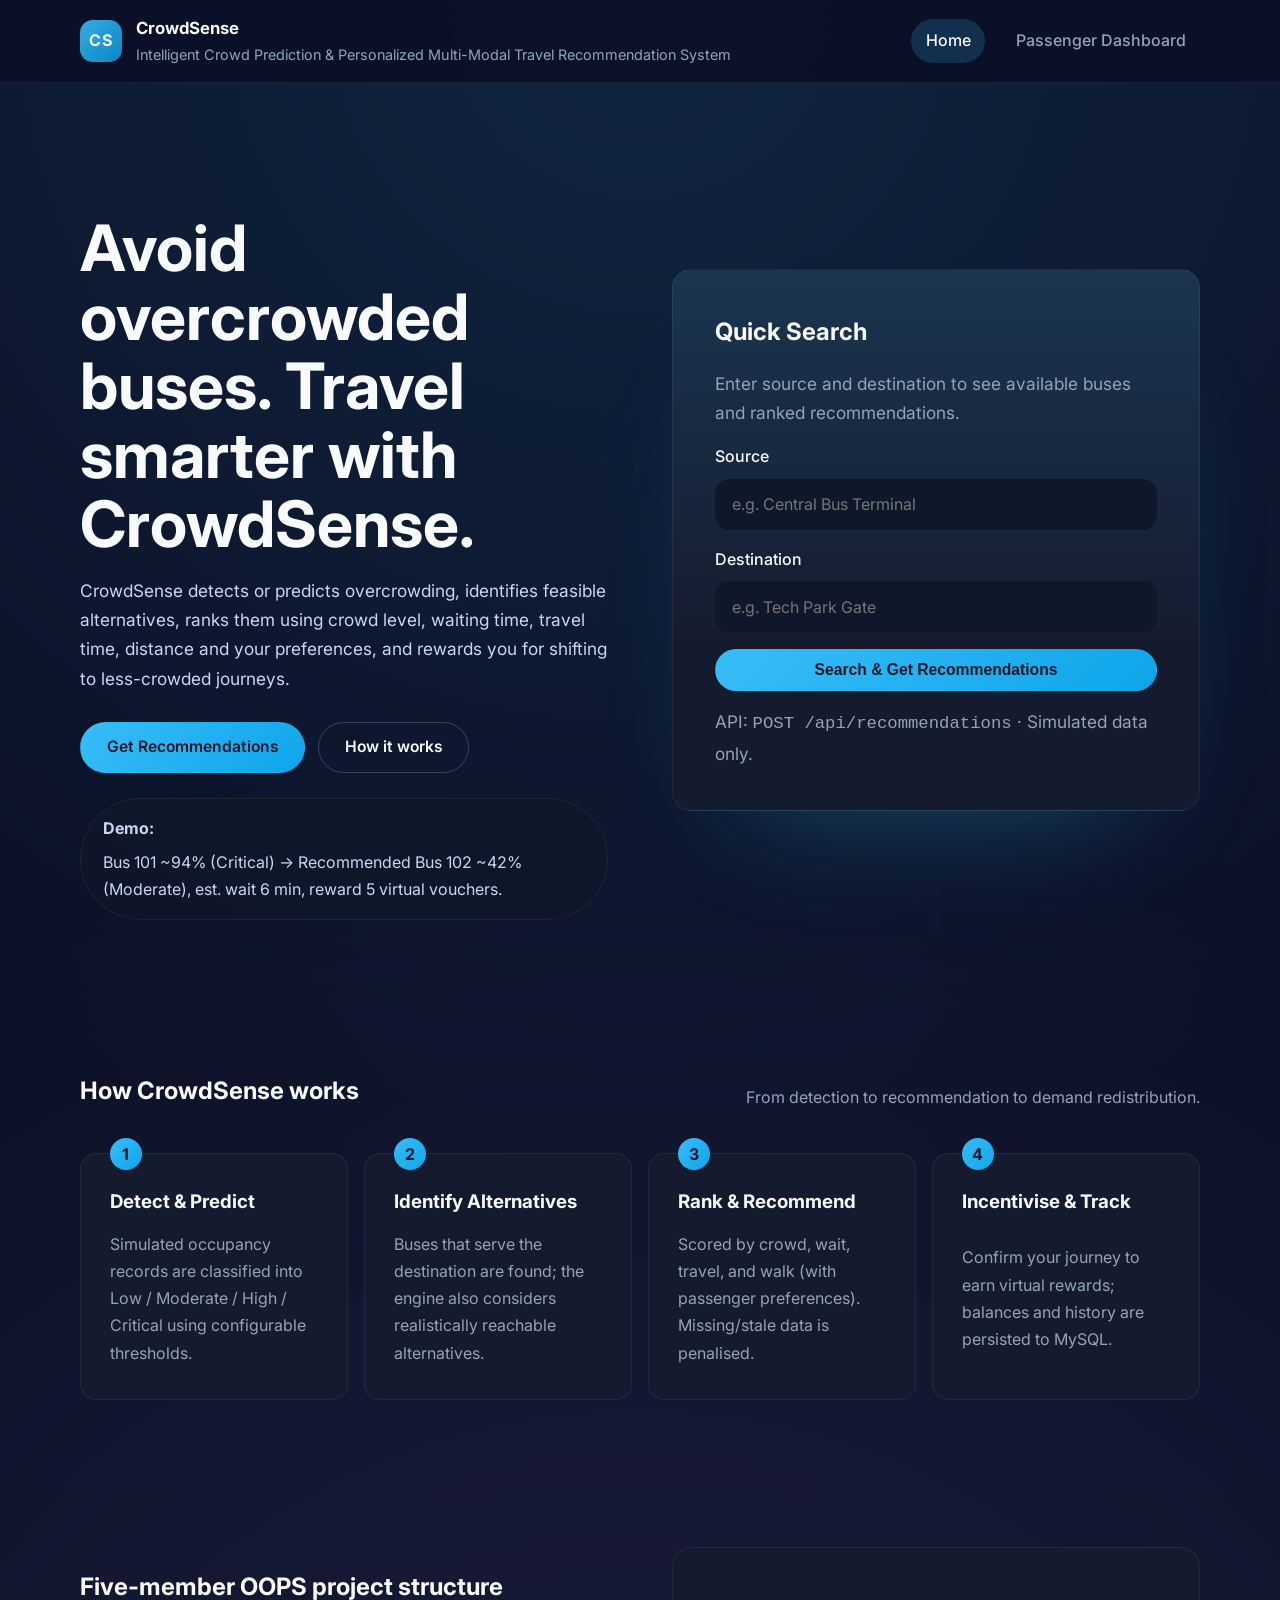
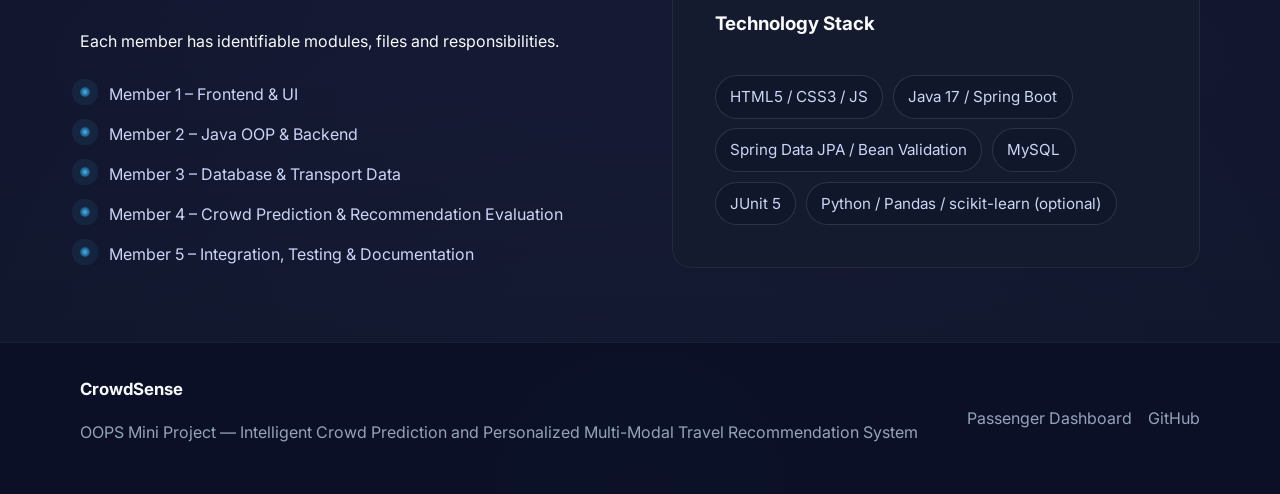
==== frontend/index.html @ a5ee4fa4 "files created" ====
<!DOCTYPE html>
<html lang="en">
<head>
    <meta charset="UTF-8">
    <meta name="viewport" content="width=device-width, initial-scale=1.0">
    <title>CrowdSense | Intelligent Crowd Prediction &amp; Travel Recommendation</title>
    <link rel="preconnect" href="https://fonts.googleapis.com">
    <link rel="preconnect" href="https://fonts.gstatic.com" crossorigin>
    <link href="https://fonts.googleapis.com/css2?family=Inter:wght@400;500;600;700&display=swap" rel="stylesheet">
    <link rel="stylesheet" href="css/style.css">
</head>
<body>
    <header class="site-header">
        <div class="container header-inner">
            <div class="brand">
                <div class="brand-mark">CS</div>
                <div class="brand-text">
                    <div class="brand-name">CrowdSense</div>
                    <div class="brand-sub">Intelligent Crowd Prediction &amp; Personalized Multi-Modal Travel Recommendation System</div>
                </div>
            </div>
            <nav class="nav">
                <a class="nav-link active" href="index.html">Home</a>
                <a class="nav-link" href="dashboard.html">Passenger Dashboard</a>
            </nav>
        </div>
    </header>

    <main>
        <section class="hero">
            <div class="container hero-grid">
                <div>
                    <h1>Avoid overcrowded buses. Travel smarter with CrowdSense.</h1>
                    <p>
                        CrowdSense detects or predicts overcrowding, identifies feasible alternatives,
                        ranks them using crowd level, waiting time, travel time, distance and your preferences,
                        and rewards you for shifting to less-crowded journeys.
                    </p>
                    <div class="hero-actions">
                        <a class="btn btn-primary" href="dashboard.html">Get Recommendations</a>
                        <a class="btn btn-ghost" href="#how-it-works">How it works</a>
                    </div>
                    <div class="hero-note">
                        <strong>Demo:</strong> Bus 101 ~94% (Critical) &rarr; Recommended Bus 102 ~42% (Moderate), est. wait 6 min, reward 5 virtual vouchers.
                    </div>
                </div>
                <div class="hero-card">
                    <h2>Quick Search</h2>
                    <p>Enter source and destination to see available buses and ranked recommendations.</p>
                    <form id="quick-search-form" class="form">
                        <label class="field">
                            <span>Source</span>
                            <input id="qs-source" list="stop-list" placeholder="e.g. Central Bus Terminal" required>
                        </label>
                        <label class="field">
                            <span>Destination</span>
                            <input id="qs-destination" list="stop-list" placeholder="e.g. Tech Park Gate" required>
                        </label>
                        <button class="btn btn-primary btn-block" type="submit">Search &amp; Get Recommendations</button>
                    </form>
                    <datalist id="stop-list"></datalist>
                    <p class="muted small">API: <code>POST /api/recommendations</code> &middot; Simulated data only.</p>
                </div>
            </div>
        </section>

        <section id="how-it-works" class="section">
            <div class="container">
                <div class="section-header">
                    <h2>How CrowdSense works</h2>
                    <p>From detection to recommendation to demand redistribution.</p>
                </div>
                <div class="steps-grid">
                    <article class="step-card">
                        <div class="step-number">1</div>
                        <h3>Detect &amp; Predict</h3>
                        <p>Simulated occupancy records are classified into Low / Moderate / High / Critical using configurable thresholds.</p>
                    </article>
                    <article class="step-card">
                        <div class="step-number">2</div>
                        <h3>Identify Alternatives</h3>
                        <p>Buses that serve the destination are found; the engine also considers realistically reachable alternatives.</p>
                    </article>
                    <article class="step-card">
                        <div class="step-number">3</div>
                        <h3>Rank &amp; Recommend</h3>
                        <p>Scored by crowd, wait, travel, and walk (with passenger preferences). Missing/stale data is penalised.</p>
                    </article>
                    <article class="step-card">
                        <div class="step-number">4</div>
                        <h3>Incentivise &amp; Track</h3>
                        <p>Confirm your journey to earn virtual rewards; balances and history are persisted to MySQL.</p>
                    </article>
                </div>
            </div>
        </section>

        <section class="section section-alt">
            <div class="container split">
                <div>
                    <h2>Five-member OOPS project structure</h2>
                    <p>Each member has identifiable modules, files and responsibilities.</p>
                    <ul class="checklist">
                        <li>Member 1 – Frontend &amp; UI</li>
                        <li>Member 2 – Java OOP &amp; Backend</li>
                        <li>Member 3 – Database &amp; Transport Data</li>
                        <li>Member 4 – Crowd Prediction &amp; Recommendation Evaluation</li>
                        <li>Member 5 – Integration, Testing &amp; Documentation</li>
                    </ul>
                </div>
                <div class="info-card">
                    <h3>Technology Stack</h3>
                    <div class="pill-grid">
                        <span class="pill">HTML5 / CSS3 / JS</span>
                        <span class="pill">Java 17 / Spring Boot</span>
                        <span class="pill">Spring Data JPA / Bean Validation</span>
                        <span class="pill">MySQL</span>
                        <span class="pill">JUnit 5</span>
                        <span class="pill">Python / Pandas / scikit-learn (optional)</span>
                    </div>
                </div>
            </div>
        </section>
    </main>

    <footer class="site-footer">
        <div class="container footer-inner">
            <div>
                <div class="brand-name">CrowdSense</div>
                <p class="muted">OOPS Mini Project &mdash; Intelligent Crowd Prediction and Personalized Multi-Modal Travel Recommendation System</p>
            </div>
            <div class="footer-links">
                <a href="dashboard.html">Passenger Dashboard</a>
                <a href="https://github.com/" target="_blank" rel="noopener">GitHub</a>
            </div>
        </div>
    </footer>

    <script src="js/api.js"></script>
    <script src="js/app.js"></script>
</body>
</html>
---- frontend/css/style.css ----
/* =============================================================================
   CrowdSense - Responsive UI Styles
   ---------------------------------------------------------------------------
   Clean, modern, accessible styles for the home page and passenger dashboard.
   ============================================================================= */

:root {
    --bg: #0b1026;
    --bg-alt: #10162b;
    --card: #151b2f;
    --card-border: rgba(255, 255, 255, 0.06);
    --text-primary: #f8fafc;
    --text-secondary: #cbd5f5;
    --text-muted: #94a3b8;
    --brand: #38bdf8;
    --brand-strong: #0ea5e9;
    --success: #22c55e;
    --warning: #f59e0b;
    --danger: #f87171;
    --accent: #a78bfa;
}

* {
    box-sizing: border-box;
}

html {
    scroll-behavior: smooth;
}

body {
    margin: 0;
    font-family: 'Inter', system-ui, -apple-system, BlinkMacSystemFont, sans-serif;
    background: radial-gradient(circle at top, rgba(56, 189, 248, 0.12), transparent 55%),
                radial-gradient(circle at bottom, rgba(167, 139, 250, 0.12), transparent 60%),
                var(--bg);
    color: var(--text-primary);
    line-height: 1.7;
    font-size: 16px;
}

img {
    max-width: 100%;
    display: block;
}

a {
    color: inherit;
    text-decoration: none;
}

a:hover {
    color: var(--brand);
}

.container {
    width: min(1120px, 100% - 2rem);
    margin: 0 auto;
}

.site-header {
    position: sticky;
    top: 0;
    z-index: 10;
    background: rgba(11, 16, 38, 0.9);
    backdrop-filter: blur(12px);
    border-bottom: 1px solid var(--card-border);
}

.header-inner {
    display: flex;
    align-items: center;
    justify-content: space-between;
    gap: 1.5rem;
    padding: 0.9rem 0;
}

.brand {
    display: flex;
    align-items: center;
    gap: 0.9rem;
}

.brand-mark {
    width: 2.6rem;
    height: 2.6rem;
    border-radius: 0.8rem;
    display: grid;
    place-items: center;
    background: linear-gradient(135deg, rgba(56, 189, 248, 0.9), rgba(14, 165, 233, 0.8));
    font-weight: 700;
    letter-spacing: 0.08em;
}

.brand-name {
    font-weight: 700;
    font-size: 1.05rem;
}

.brand-sub {
    color: var(--text-muted);
    font-size: 0.9rem;
}

.nav {
    display: flex;
    gap: 1rem;
    flex-wrap: wrap;
}

.nav-link {
    padding: 0.5rem 0.9rem;
    border-radius: 999px;
    color: var(--text-muted);
    font-weight: 500;
}

.nav-link.active,
.nav-link:hover {
    color: var(--text-primary);
    background: rgba(56, 189, 248, 0.18);
}

.hero {
    padding: clamp(3rem, 6vw, 6rem) 0;
}

.hero-grid {
    display: grid;
    gap: clamp(2rem, 6vw, 4rem);
    align-items: center;
    grid-template-columns: repeat(auto-fit, minmax(280px, 1fr));
}

.hero h1 {
    font-size: clamp(2.2rem, 6vw, 4rem);
    line-height: 1.08;
    margin-bottom: 1rem;
}

.hero p {
    color: var(--text-secondary);
    font-size: clamp(1.02rem, 2vw, 1.08rem);
    max-width: 580px;
}

.hero-actions {
    display: flex;
    gap: 0.8rem;
    flex-wrap: wrap;
    margin-top: 1.8rem;
}

.btn {
    display: inline-flex;
    align-items: center;
    gap: 0.4rem;
    border-radius: 999px;
    border: 1px solid transparent;
    padding: 0.7rem 1.6rem;
    font-weight: 600;
    font-size: 0.98rem;
    cursor: pointer;
    transition: transform 150ms ease, box-shadow 150ms ease, background 150ms ease;
}

.btn-primary {
    background: linear-gradient(135deg, var(--brand), var(--brand-strong));
    color: #0f172a;
    box-shadow: 0 30px 60px -40px rgba(56, 189, 248, 0.9);
}

.btn-primary:hover {
    transform: translateY(-2px);
    box-shadow: 0 40px 70px -40px rgba(14, 165, 233, 0.9);
}

.btn-ghost {
    background: transparent;
    border-color: rgba(255, 255, 255, 0.18);
    color: var(--text-primary);
}

.btn-ghost:hover {
    background: rgba(255, 255, 255, 0.08);
}

.btn-success {
    background: linear-gradient(135deg, rgba(34, 197, 94, 0.95), rgba(22, 163, 74, 0.9));
    color: #0f172a;
}

.btn-block {
    width: 100%;
    justify-content: center;
}

.hero-note {
    margin-top: 1.6rem;
    padding: 1rem 1.4rem;
    border-radius: 999px;
    border: 1px solid var(--card-border);
    background: rgba(15, 23, 42, 0.8);
    color: var(--text-secondary);
    display: inline-flex;
    flex-wrap: wrap;
    gap: 0.4rem;
}

.hero-card {
    border-radius: 1.2rem;
    border: 1px solid var(--card-border);
    background: linear-gradient(180deg, rgba(56, 189, 248, 0.16), transparent 70%), var(--card);
    box-shadow: 0 60px 120px -80px rgba(56, 189, 248, 0.4);
    padding: clamp(1.8rem, 4vw, 2.6rem);
    display: grid;
    gap: 1rem;
}

.hero-card h2 {
    margin: 0;
}

.hero-card p {
    margin: 0;
    color: var(--text-muted);
}

.form {
    display: grid;
    gap: 1rem;
}

.form-grid {
    display: grid;
    gap: 1rem;
    grid-template-columns: repeat(auto-fit, minmax(240px, 1fr));
    align-items: end;
}

.pref-grid {
    margin-top: 1rem;
}

.field {
    display: grid;
    gap: 0.5rem;
}

.field.small span {
    font-size: 0.9rem;
}

.field span {
    font-weight: 500;
}

.required {
    color: var(--danger);
}

input,
select {
    width: 100%;
    border-radius: 0.9rem;
    border: 1px solid transparent;
    background: rgba(15, 23, 42, 0.9);
    color: var(--text-primary);
    padding: 0.7rem 1rem;
    font: inherit;
}

input:focus,
select:focus {
    outline: none;
    border-color: rgba(56, 189, 248, 0.8);
    box-shadow: 0 0 0 4px rgba(56, 189, 248, 0.12);
}

.field-actions {
    display: flex;
    gap: 0.8rem;
    flex-wrap: wrap;
    align-items: center;
}

.pref-toggle {
    margin-top: 1.2rem;
}

.pref-toggle summary {
    cursor: pointer;
    color: var(--brand);
}

.section {
    padding: clamp(2.6rem, 6vw, 4.6rem) 0;
}

.section-alt {
    background: linear-gradient(180deg, transparent, rgba(15, 23, 42, 0.7));
}

.section-header {
    display: flex;
    align-items: flex-end;
    justify-content: space-between;
    gap: 1rem;
    flex-wrap: wrap;
    margin-bottom: clamp(1.6rem, 4vw, 2.6rem);
}

.section-header h1,
.section-header h2 {
    margin: 0;
}

.section-header p {
    margin: 0;
    color: var(--text-muted);
}

.steps-grid {
    display: grid;
    gap: 1rem;
    grid-template-columns: repeat(auto-fit, minmax(240px, 1fr));
}

.step-card {
    position: relative;
    border-radius: 1rem;
    border: 1px solid var(--card-border);
    background: var(--card);
    padding: 2rem 1.8rem;
    display: grid;
    gap: 0.8rem;
}

.step-number {
    position: absolute;
    top: -1rem;
    left: 1.8rem;
    width: 2rem;
    height: 2rem;
    border-radius: 999px;
    display: grid;
    place-items: center;
    background: linear-gradient(135deg, var(--brand), var(--brand-strong));
    color: #0f172a;
    font-weight: 700;
}

.step-card h3 {
    margin: 0;
}

.step-card p {
    margin: 0;
    color: var(--text-muted);
}

.split {
    display: grid;
    gap: clamp(2rem, 6vw, 4rem);
    align-items: center;
    grid-template-columns: repeat(auto-fit, minmax(280px, 1fr));
}

.checklist {
    list-style: none;
    margin: 1.6rem 0 0;
    padding: 0;
    display: grid;
    gap: 0.8rem;
}

.checklist li {
    position: relative;
    padding-left: 1.8rem;
    color: var(--text-secondary);
}

.checklist li::before {
    content: '';
    position: absolute;
    left: 0;
    top: 0.4rem;
    width: 0.6rem;
    height: 0.6rem;
    border-radius: 50%;
    background: radial-gradient(circle, var(--brand), transparent);
    box-shadow: 0 0 0 8px rgba(56, 189, 248, 0.08);
}

.info-card {
    border-radius: 1.2rem;
    border: 1px solid var(--card-border);
    background: var(--card);
    padding: clamp(1.8rem, 4vw, 2.6rem);
    display: grid;
    gap: 1rem;
}

.pill-grid {
    display: flex;
    flex-wrap: wrap;
    gap: 0.6rem;
}

.pill {
    padding: 0.5rem 0.9rem;
    border-radius: 999px;
    border: 1px solid rgba(255, 255, 255, 0.12);
    background: rgba(15, 23, 42, 0.8);
    color: var(--text-secondary);
    font-size: 0.95rem;
}

.site-footer {
    border-top: 1px solid var(--card-border);
    padding: 2rem 0;
    background: rgba(11, 16, 38, 0.95);
}

.footer-inner {
    display: flex;
    align-items: center;
    justify-content: space-between;
    gap: 1rem;
    flex-wrap: wrap;
}

.footer-links {
    display: flex;
    gap: 1rem;
    color: var(--text-muted);
}

.muted {
    color: var(--text-muted);
}

.small {
    font-size: 0.9rem;
}

.hidden {
    display: none !important;
}

.status-pill {
    padding: 0.4rem 0.9rem;
    border-radius: 999px;
    border: 1px solid var(--card-border);
    color: var(--text-muted);
}

.card {
    border-radius: 1.1rem;
    border: 1px solid var(--card-border);
    background: linear-gradient(180deg, rgba(148, 163, 184, 0.08), transparent 60%), var(--card);
    padding: clamp(1.4rem, 3vw, 2rem);
    display: grid;
    gap: 1.2rem;
    margin-bottom: 1.6rem;
}

.card-header {
    display: flex;
    align-items: flex-start;
    justify-content: space-between;
    gap: 1rem;
    flex-wrap: wrap;
}

.card-header h3 {
    margin: 0;
}

.card-header p {
    margin: 0.2rem 0 0;
    color: var(--text-muted);
}

.recommended-card {
    border-color: rgba(34, 197, 94, 0.4);
}

.badge {
    padding: 0.4rem 0.9rem;
    border-radius: 999px;
    font-weight: 600;
}

.badge-success {
    background: rgba(34, 197, 94, 0.2);
    color: var(--success);
}

.loading {
    text-align: center;
    color: var(--text-muted);
    padding: 1rem;
}

.alert {
    border-radius: 0.9rem;
    padding: 0.9rem 1.2rem;
    border: 1px solid var(--card-border);
}

.alert-error {
    background: rgba(248, 113, 113, 0.16);
    color: var(--danger);
}

.alert-info {
    background: rgba(56, 189, 248, 0.16);
    color: var(--brand);
}

.alert-success {
    background: rgba(34, 197, 94, 0.16);
    color: var(--success);
}

.explanation {
    display: grid;
    gap: 0.6rem;
    color: var(--text-secondary);
}

.table-wrap {
    overflow-x: auto;
    border-radius: 0.9rem;
    border: 1px solid var(--card-border);
}

.table {
    width: 100%;
    border-collapse: collapse;
    min-width: 1080px;
}

.table thead {
    background: rgba(15, 23, 42, 0.9);
}

.table th,
.table td {
    padding: 0.8rem 1rem;
    text-align: left;
    border-bottom: 1px solid var(--card-border);
    vertical-align: top;
}

.table th {
    font-weight: 600;
    color: var(--text-muted);
    font-size: 0.95rem;
}

.table td {
    color: var(--text-secondary);
}

.table tbody tr:hover {
    background: rgba(56, 189, 248, 0.08);
}

.tag {
    display: inline-flex;
    padding: 0.25rem 0.7rem;
    border-radius: 999px;
    border: 1px solid var(--card-border);
    font-size: 0.9rem;
}

.tag-low {
    color: var(--success);
}

.tag-moderate {
    color: var(--warning);
}

.tag-high {
    color: #fb923c;
}

.tag-critical {
    color: var(--danger);
}

.tag-unknown {
    color: var(--text-muted);
}

.recommended-grid {
    display: grid;
    gap: 1rem;
    grid-template-columns: repeat(auto-fit, minmax(220px, 1fr));
}

.recommended-item h4 {
    margin: 0;
}

.recommended-reasons {
    margin: 0.8rem 0 0;
    padding-left: 1.2rem;
    display: grid;
    gap: 0.4rem;
    color: var(--text-secondary);
}

.rewards-grid {
    display: grid;
    gap: 1rem;
    grid-template-columns: repeat(auto-fit, minmax(220px, 1fr));
}

.stat-card {
    border-radius: 0.9rem;
    border: 1px solid var(--card-border);
    background: rgba(15, 23, 42, 0.9);
    padding: 1.4rem;
    display: grid;
    gap: 0.4rem;
}

.stat-label {
    color: var(--text-muted);
}

.stat-value {
    font-size: clamp(2rem, 6vw, 3.4rem);
    font-weight: 700;
}

.stat-value.small {
    font-size: clamp(1.2rem, 3vw, 1.8rem);
}

.stat-sub {
    color: var(--text-muted);
}

.route-diagram {
    display: flex;
    flex-wrap: wrap;
    gap: 0.8rem;
    align-items: center;
}

.route-stop {
    display: grid;
    gap: 0.2rem;
    text-align: center;
}

.route-dot {
    width: 0.9rem;
    height: 0.9rem;
    border-radius: 50%;
    margin: 0 auto;
    background: radial-gradient(circle, var(--brand), rgba(56, 189, 248, 0.4));
    box-shadow: 0 0 0 10px rgba(56, 189, 248, 0.08);
}

.route-line {
    flex: 1 1 80px;
    height: 2px;
    background: linear-gradient(90deg, rgba(56, 189, 248, 0.8), rgba(167, 139, 250, 0.6));
}

.route-stop-name {
    font-weight: 500;
}

.route-stop-code {
    color: var(--text-muted);
    font-size: 0.9rem;
}

@media (max-width: 720px) {
    .header-inner {
        flex-direction: column;
        align-items: flex-start;
    }

    .hero-note {
        border-radius: 1rem;
    }

    .table {
        min-width: 920px;
    }
}
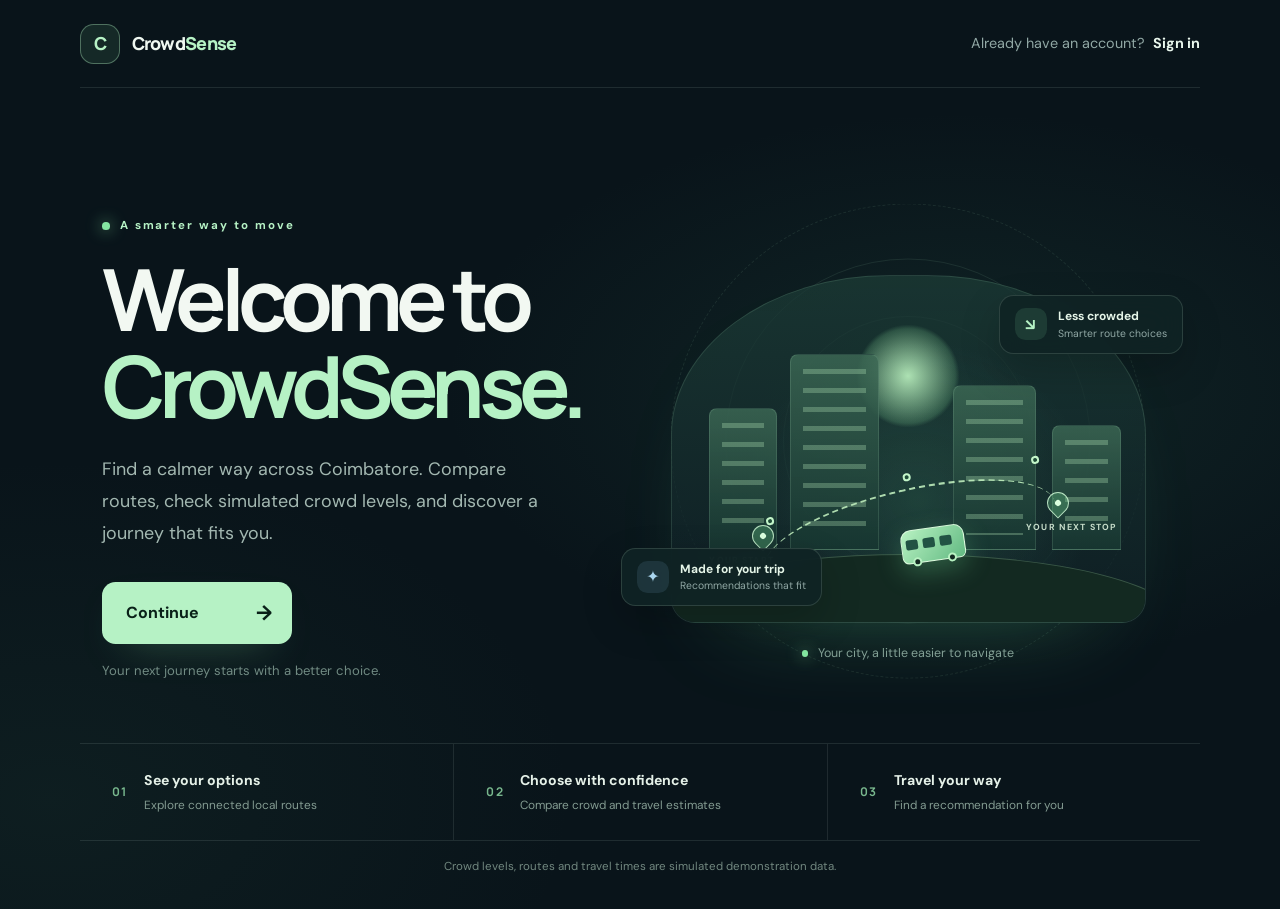
==== commit e58065fa: "frontend added" ====
--- a/frontend/index.html
+++ b/frontend/index.html
@@ -3,140 +3,79 @@
 <head>
     <meta charset="UTF-8">
     <meta name="viewport" content="width=device-width, initial-scale=1.0">
-    <title>CrowdSense | Intelligent Crowd Prediction &amp; Travel Recommendation</title>
+    <meta name="theme-color" content="#09141a">
+    <title>CrowdSense | Travel with a little more sense</title>
     <link rel="preconnect" href="https://fonts.googleapis.com">
     <link rel="preconnect" href="https://fonts.gstatic.com" crossorigin>
-    <link href="https://fonts.googleapis.com/css2?family=Inter:wght@400;500;600;700&display=swap" rel="stylesheet">
-    <link rel="stylesheet" href="css/style.css">
+    <link href="https://fonts.googleapis.com/css2?family=DM+Sans:wght@400;500;600;700&family=Manrope:wght@400;500;600;700;800&display=swap" rel="stylesheet">
+    <link rel="stylesheet" href="css/style.css?v=3">
 </head>
-<body>
-    <header class="site-header">
-        <div class="container header-inner">
-            <div class="brand">
-                <div class="brand-mark">CS</div>
-                <div class="brand-text">
-                    <div class="brand-name">CrowdSense</div>
-                    <div class="brand-sub">Intelligent Crowd Prediction &amp; Personalized Multi-Modal Travel Recommendation System</div>
-                </div>
-            </div>
-            <nav class="nav">
-                <a class="nav-link active" href="index.html">Home</a>
-                <a class="nav-link" href="dashboard.html">Passenger Dashboard</a>
-            </nav>
-        </div>
+<body class="welcome-page">
+    <header class="welcome-header container">
+        <a class="welcome-brand" href="index.html" aria-label="CrowdSense home">
+            <span class="welcome-brand-mark">C</span>
+            <span>Crowd<span class="brand-accent">Sense</span></span>
+        </a>
+        <a id="welcome-sign-in" class="welcome-sign-in" href="auth.html?mode=login">Already have an account? <strong>Sign in</strong></a>
     </header>
 
-    <main>
-        <section class="hero">
-            <div class="container hero-grid">
-                <div>
-                    <h1>Avoid overcrowded buses. Travel smarter with CrowdSense.</h1>
-                    <p>
-                        CrowdSense detects or predicts overcrowding, identifies feasible alternatives,
-                        ranks them using crowd level, waiting time, travel time, distance and your preferences,
-                        and rewards you for shifting to less-crowded journeys.
-                    </p>
-                    <div class="hero-actions">
-                        <a class="btn btn-primary" href="dashboard.html">Get Recommendations</a>
-                        <a class="btn btn-ghost" href="#how-it-works">How it works</a>
+    <main class="welcome-main container">
+        <section class="welcome-hero">
+            <div class="welcome-copy">
+                <p class="eyebrow"><span class="eyebrow-dot"></span> A smarter way to move</p>
+                <h1>Welcome to<br><span class="welcome-title-accent">CrowdSense.</span></h1>
+                <p class="welcome-description">
+                    Find a calmer way across Coimbatore. Compare routes, check simulated crowd levels,
+                    and discover a journey that fits you.
+                </p>
+                <a id="continue-link" class="btn welcome-continue" href="auth.html?mode=signup">
+                    <span>Continue</span><span aria-hidden="true">&rarr;</span>
+                </a>
+                <p class="welcome-footnote">Your next journey starts with a better choice.</p>
+            </div>
+
+            <div class="welcome-visual" aria-label="Illustration of a connected city journey">
+                <div class="visual-orbit orbit-one"></div>
+                <div class="visual-orbit orbit-two"></div>
+                <div class="visual-orbit orbit-three"></div>
+                <div class="visual-city">
+                    <div class="city-sun"></div>
+                    <div class="city-building building-one"></div>
+                    <div class="city-building building-two"></div>
+                    <div class="city-building building-three"></div>
+                    <div class="city-building building-four"></div>
+                    <div class="city-ground"></div>
+                    <div class="city-route"><span></span><span></span><span></span></div>
+                    <div class="city-pin pin-start"><span></span></div>
+                    <div class="city-pin pin-end"><span></span></div>
+                    <div class="city-bus" aria-hidden="true">
+                        <span class="bus-window"></span><span class="bus-window"></span><span class="bus-window"></span>
+                        <span class="bus-wheel wheel-one"></span><span class="bus-wheel wheel-two"></span>
                     </div>
-                    <div class="hero-note">
-                        <strong>Demo:</strong> Bus 101 ~94% (Critical) &rarr; Recommended Bus 102 ~42% (Moderate), est. wait 6 min, reward 5 virtual vouchers.
-                    </div>
+                    <div class="visual-label label-start">YOUR START</div>
+                    <div class="visual-label label-end">YOUR NEXT STOP</div>
                 </div>
-                <div class="hero-card">
-                    <h2>Quick Search</h2>
-                    <p>Enter source and destination to see available buses and ranked recommendations.</p>
-                    <form id="quick-search-form" class="form">
-                        <label class="field">
-                            <span>Source</span>
-                            <input id="qs-source" list="stop-list" placeholder="e.g. Central Bus Terminal" required>
-                        </label>
-                        <label class="field">
-                            <span>Destination</span>
-                            <input id="qs-destination" list="stop-list" placeholder="e.g. Tech Park Gate" required>
-                        </label>
-                        <button class="btn btn-primary btn-block" type="submit">Search &amp; Get Recommendations</button>
-                    </form>
-                    <datalist id="stop-list"></datalist>
-                    <p class="muted small">API: <code>POST /api/recommendations</code> &middot; Simulated data only.</p>
+                <div class="floating-card crowd-card">
+                    <span class="floating-icon crowd-icon">↘</span>
+                    <span><strong>Less crowded</strong><small>Smarter route choices</small></span>
                 </div>
+                <div class="floating-card route-card">
+                    <span class="floating-icon route-icon">✦</span>
+                    <span><strong>Made for your trip</strong><small>Recommendations that fit</small></span>
+                </div>
+                <p class="visual-caption"><span></span> Your city, a little easier to navigate</p>
             </div>
         </section>
 
-        <section id="how-it-works" class="section">
-            <div class="container">
-                <div class="section-header">
-                    <h2>How CrowdSense works</h2>
-                    <p>From detection to recommendation to demand redistribution.</p>
-                </div>
-                <div class="steps-grid">
-                    <article class="step-card">
-                        <div class="step-number">1</div>
-                        <h3>Detect &amp; Predict</h3>
-                        <p>Simulated occupancy records are classified into Low / Moderate / High / Critical using configurable thresholds.</p>
-                    </article>
-                    <article class="step-card">
-                        <div class="step-number">2</div>
-                        <h3>Identify Alternatives</h3>
-                        <p>Buses that serve the destination are found; the engine also considers realistically reachable alternatives.</p>
-                    </article>
-                    <article class="step-card">
-                        <div class="step-number">3</div>
-                        <h3>Rank &amp; Recommend</h3>
-                        <p>Scored by crowd, wait, travel, and walk (with passenger preferences). Missing/stale data is penalised.</p>
-                    </article>
-                    <article class="step-card">
-                        <div class="step-number">4</div>
-                        <h3>Incentivise &amp; Track</h3>
-                        <p>Confirm your journey to earn virtual rewards; balances and history are persisted to MySQL.</p>
-                    </article>
-                </div>
-            </div>
+        <section class="welcome-features" aria-label="CrowdSense benefits">
+            <article><span class="feature-number">01</span><span><strong>See your options</strong><small>Explore connected local routes</small></span></article>
+            <article><span class="feature-number">02</span><span><strong>Choose with confidence</strong><small>Compare crowd and travel estimates</small></span></article>
+            <article><span class="feature-number">03</span><span><strong>Travel your way</strong><small>Find a recommendation for you</small></span></article>
         </section>
-
-        <section class="section section-alt">
-            <div class="container split">
-                <div>
-                    <h2>Five-member OOPS project structure</h2>
-                    <p>Each member has identifiable modules, files and responsibilities.</p>
-                    <ul class="checklist">
-                        <li>Member 1 – Frontend &amp; UI</li>
-                        <li>Member 2 – Java OOP &amp; Backend</li>
-                        <li>Member 3 – Database &amp; Transport Data</li>
-                        <li>Member 4 – Crowd Prediction &amp; Recommendation Evaluation</li>
-                        <li>Member 5 – Integration, Testing &amp; Documentation</li>
-                    </ul>
-                </div>
-                <div class="info-card">
-                    <h3>Technology Stack</h3>
-                    <div class="pill-grid">
-                        <span class="pill">HTML5 / CSS3 / JS</span>
-                        <span class="pill">Java 17 / Spring Boot</span>
-                        <span class="pill">Spring Data JPA / Bean Validation</span>
-                        <span class="pill">MySQL</span>
-                        <span class="pill">JUnit 5</span>
-                        <span class="pill">Python / Pandas / scikit-learn (optional)</span>
-                    </div>
-                </div>
-            </div>
-        </section>
+        <p class="welcome-disclaimer">Crowd levels, routes and travel times are simulated demonstration data.</p>
     </main>
 
-    <footer class="site-footer">
-        <div class="container footer-inner">
-            <div>
-                <div class="brand-name">CrowdSense</div>
-                <p class="muted">OOPS Mini Project &mdash; Intelligent Crowd Prediction and Personalized Multi-Modal Travel Recommendation System</p>
-            </div>
-            <div class="footer-links">
-                <a href="dashboard.html">Passenger Dashboard</a>
-                <a href="https://github.com/" target="_blank" rel="noopener">GitHub</a>
-            </div>
-        </div>
-    </footer>
-
-    <script src="js/api.js"></script>
-    <script src="js/app.js"></script>
+    <script src="js/auth-session.js?v=2"></script>
+    <script src="js/app.js?v=2"></script>
 </body>
 </html>
--- a/frontend/css/style.css
+++ b/frontend/css/style.css
@@ -519,6 +519,613 @@
     color: var(--brand);
 }
 
+/* Welcome and account screens */
+.welcome-page {
+    --welcome-bg: #09141a;
+    --welcome-panel: #102127;
+    --welcome-line: rgba(205, 231, 222, 0.11);
+    --welcome-muted: #91a8a5;
+    --welcome-mint: #b6f2c5;
+    --welcome-green: #84e6a1;
+    min-height: 100vh;
+    overflow-x: hidden;
+    background:
+        radial-gradient(ellipse at 75% 43%, rgba(51, 116, 93, 0.17), transparent 38%),
+        radial-gradient(ellipse at 4% 88%, rgba(44, 90, 72, 0.14), transparent 30%),
+        var(--welcome-bg);
+    color: #eff8f1;
+    font-family: 'DM Sans', system-ui, sans-serif;
+}
+
+.welcome-page a:hover {
+    color: inherit;
+}
+
+.welcome-header {
+    height: 88px;
+    display: flex;
+    align-items: center;
+    justify-content: space-between;
+    border-bottom: 1px solid var(--welcome-line);
+}
+
+.welcome-brand {
+    display: inline-flex;
+    align-items: center;
+    gap: 0.72rem;
+    color: #eff8f1;
+    font-family: 'Manrope', sans-serif;
+    font-weight: 800;
+    font-size: 1.12rem;
+    letter-spacing: -0.04em;
+}
+
+.welcome-brand-mark,
+.auth-mark {
+    width: 2.5rem;
+    height: 2.5rem;
+    display: grid;
+    place-items: center;
+    border: 1px solid rgba(182, 242, 197, 0.36);
+    border-radius: 0.85rem;
+    background: rgba(132, 230, 161, 0.1);
+    color: var(--welcome-mint);
+    font-family: 'Manrope', sans-serif;
+    font-weight: 800;
+}
+
+.brand-accent {
+    color: var(--welcome-mint);
+}
+
+.welcome-sign-in {
+    color: var(--welcome-muted);
+    font-size: 0.9rem;
+    transition: color 150ms ease;
+}
+
+.welcome-sign-in strong {
+    margin-left: 0.25rem;
+    color: #e8f6ec;
+}
+
+.welcome-main {
+    padding-top: clamp(2.3rem, 6vw, 5rem);
+    padding-bottom: 2rem;
+}
+
+.welcome-hero {
+    min-height: 490px;
+    display: grid;
+    grid-template-columns: minmax(0, 0.92fr) minmax(440px, 1.08fr);
+    align-items: center;
+    gap: clamp(2rem, 6vw, 5rem);
+    padding: clamp(1.6rem, 4vw, 3.3rem) clamp(0.2rem, 2vw, 1.4rem) 3.8rem;
+}
+
+.welcome-copy {
+    position: relative;
+    z-index: 1;
+    max-width: 540px;
+}
+
+.eyebrow {
+    display: flex;
+    align-items: center;
+    gap: 0.6rem;
+    margin: 0 0 1.2rem;
+    color: var(--welcome-mint);
+    font-size: 0.72rem;
+    font-weight: 700;
+    letter-spacing: 0.17em;
+}
+
+.eyebrow-dot,
+.visual-caption span {
+    width: 0.48rem;
+    height: 0.48rem;
+    display: inline-block;
+    border-radius: 50%;
+    background: var(--welcome-green);
+    box-shadow: 0 0 15px rgba(132, 230, 161, 0.8);
+}
+
+.welcome-copy h1 {
+    margin: 0;
+    color: #f2f8f2;
+    font-family: 'Manrope', sans-serif;
+    font-size: clamp(3.25rem, 6.7vw, 5.7rem);
+    font-weight: 700;
+    letter-spacing: -0.075em;
+    line-height: 1.02;
+}
+
+.welcome-title-accent {
+    color: var(--welcome-mint);
+}
+
+.welcome-description {
+    max-width: 460px;
+    margin: 1.45rem 0 0;
+    color: #a3b8b1;
+    font-size: clamp(1rem, 1.6vw, 1.12rem);
+    line-height: 1.8;
+}
+
+.welcome-continue {
+    min-width: 190px;
+    min-height: 56px;
+    display: inline-flex;
+    justify-content: space-between;
+    align-items: center;
+    gap: 2rem;
+    margin-top: 2rem;
+    padding: 0.85rem 1.25rem 0.85rem 1.5rem;
+    border: 0;
+    border-radius: 0.85rem;
+    background: var(--welcome-mint);
+    color: #092018;
+    font-size: 1rem;
+    font-weight: 700;
+    box-shadow: 0 15px 42px -25px rgba(132, 230, 161, 0.72);
+}
+
+.welcome-continue:hover {
+    transform: translateY(-2px);
+    background: #cff8d6;
+    color: #092018;
+}
+
+.welcome-continue > span:last-child {
+    font-size: 1.3rem;
+}
+
+.welcome-footnote {
+    margin: 1rem 0 0;
+    color: #718b83;
+    font-size: 0.82rem;
+}
+
+.welcome-visual {
+    position: relative;
+    min-height: 430px;
+    display: grid;
+    place-items: center;
+    isolation: isolate;
+}
+
+.visual-orbit {
+    position: absolute;
+    left: 50%;
+    top: 48%;
+    border: 1px solid rgba(169, 224, 185, 0.1);
+    border-radius: 50%;
+    transform: translate(-50%, -50%);
+}
+
+.orbit-one { width: 250px; height: 250px; }
+.orbit-two { width: 365px; height: 365px; }
+.orbit-three { width: 475px; height: 475px; border-style: dashed; }
+
+.visual-city {
+    position: relative;
+    width: min(100%, 475px);
+    height: 348px;
+    overflow: hidden;
+    border: 1px solid rgba(169, 224, 185, 0.14);
+    border-radius: 46% 46% 1.5rem 1.5rem;
+    background:
+        radial-gradient(ellipse at 52% 65%, rgba(64, 132, 103, 0.28), transparent 50%),
+        linear-gradient(180deg, rgba(28, 59, 54, 0.76), rgba(16, 33, 39, 0.7));
+    box-shadow: 0 45px 100px -65px rgba(90, 204, 136, 0.45);
+}
+
+.city-sun {
+    position: absolute;
+    top: 48px;
+    left: 50%;
+    width: 104px;
+    height: 104px;
+    border-radius: 50%;
+    background: radial-gradient(circle, rgba(189, 244, 193, 0.9), rgba(135, 221, 154, 0.2) 64%, transparent 70%);
+    transform: translateX(-50%);
+}
+
+.city-building {
+    position: absolute;
+    bottom: 72px;
+    border: 1px solid rgba(181, 232, 196, 0.14);
+    border-radius: 0.5rem 0.5rem 0 0;
+    background: linear-gradient(180deg, rgba(61, 105, 85, 0.82), rgba(23, 54, 49, 0.94));
+}
+
+.building-one { left: 8%; width: 68px; height: 142px; }
+.building-two { left: 25%; width: 89px; height: 196px; }
+.building-three { right: 23%; width: 83px; height: 165px; }
+.building-four { right: 5%; width: 69px; height: 125px; }
+
+.city-building::before {
+    content: '';
+    position: absolute;
+    inset: 14px 12px;
+    background: repeating-linear-gradient(180deg, rgba(187, 238, 190, 0.52) 0 5px, transparent 5px 19px);
+    opacity: 0.56;
+}
+
+.city-ground {
+    position: absolute;
+    right: -8%;
+    bottom: -72px;
+    left: -8%;
+    height: 140px;
+    border: 1px solid rgba(179, 233, 193, 0.24);
+    border-radius: 50%;
+    background: #132921;
+}
+
+.city-route {
+    position: absolute;
+    right: 18%;
+    bottom: 39px;
+    left: 19%;
+    height: 94px;
+    border-top: 2px dashed rgba(199, 246, 196, 0.85);
+    border-radius: 50%;
+    transform: rotate(-13deg);
+}
+
+.city-route span {
+    position: absolute;
+    top: -5px;
+    width: 8px;
+    height: 8px;
+    border: 2px solid #c3f5c9;
+    border-radius: 50%;
+    background: #1d4b36;
+}
+
+.city-route span:nth-child(1) { left: 4%; }
+.city-route span:nth-child(2) { left: 52%; top: -17px; }
+.city-route span:nth-child(3) { right: 2%; }
+
+.city-pin {
+    position: absolute;
+    z-index: 2;
+    width: 22px;
+    height: 22px;
+    display: grid;
+    place-items: center;
+    border: 1px solid rgba(215, 255, 220, 0.8);
+    border-radius: 50% 50% 50% 0;
+    background: rgba(96, 189, 129, 0.35);
+    transform: rotate(-45deg);
+}
+
+.city-pin span {
+    width: 6px;
+    height: 6px;
+    border-radius: 50%;
+    background: #dcffdf;
+}
+
+.pin-start { left: 17%; bottom: 75px; }
+.pin-end { right: 16%; bottom: 108px; }
+
+.city-bus {
+    position: absolute;
+    z-index: 3;
+    right: 38%;
+    bottom: 61px;
+    width: 64px;
+    height: 34px;
+    border: 1px solid rgba(231, 255, 230, 0.85);
+    border-radius: 0.65rem 0.65rem 0.4rem 0.4rem;
+    background: linear-gradient(135deg, #b8f2c2, #63ba83);
+    box-shadow: 0 9px 26px rgba(111, 218, 149, 0.3);
+    transform: rotate(-8deg);
+}
+
+.bus-window {
+    display: inline-block;
+    width: 12px;
+    height: 10px;
+    margin: 5px 1px 0 4px;
+    border-radius: 2px;
+    background: #225344;
+}
+
+.bus-wheel {
+    position: absolute;
+    bottom: -4px;
+    width: 9px;
+    height: 9px;
+    border: 2px solid #b8f2c2;
+    border-radius: 50%;
+    background: #132921;
+}
+
+.wheel-one { left: 9px; }
+.wheel-two { right: 9px; }
+
+.visual-label {
+    position: absolute;
+    z-index: 2;
+    color: #c7ddca;
+    font-size: 0.55rem;
+    font-weight: 700;
+    letter-spacing: 0.13em;
+}
+
+.label-start { left: 8%; bottom: 54px; }
+.label-end { right: 6%; bottom: 87px; }
+
+.floating-card {
+    position: absolute;
+    z-index: 4;
+    display: flex;
+    align-items: center;
+    gap: 0.72rem;
+    padding: 0.75rem 0.9rem;
+    border: 1px solid rgba(208, 241, 215, 0.15);
+    border-radius: 0.9rem;
+    background: rgba(16, 35, 36, 0.92);
+    box-shadow: 0 16px 40px rgba(0, 0, 0, 0.2);
+    backdrop-filter: blur(14px);
+}
+
+.floating-card strong,
+.floating-card small {
+    display: block;
+    line-height: 1.45;
+}
+
+.floating-card strong { color: #e5f5e8; font-size: 0.75rem; }
+.floating-card small { color: var(--welcome-muted); font-size: 0.65rem; }
+.crowd-card { top: 61px; right: -5px; }
+.route-card { bottom: 58px; left: -17px; }
+
+.floating-icon {
+    width: 2rem;
+    height: 2rem;
+    display: grid;
+    place-items: center;
+    border-radius: 0.65rem;
+    font-weight: 700;
+}
+
+.crowd-icon { background: rgba(132, 230, 161, 0.12); color: var(--welcome-mint); }
+.route-icon { background: rgba(143, 193, 228, 0.12); color: #a9d5ee; }
+
+.visual-caption {
+    position: absolute;
+    right: 0;
+    bottom: 0;
+    left: 0;
+    display: flex;
+    justify-content: center;
+    align-items: center;
+    gap: 0.6rem;
+    margin: 0;
+    color: #83a095;
+    font-size: 0.78rem;
+}
+
+.visual-caption span { width: 0.4rem; height: 0.4rem; }
+
+.welcome-features {
+    display: grid;
+    grid-template-columns: repeat(3, 1fr);
+    border-top: 1px solid var(--welcome-line);
+    border-bottom: 1px solid var(--welcome-line);
+}
+
+.welcome-features article {
+    min-height: 96px;
+    display: flex;
+    align-items: center;
+    gap: 1rem;
+    padding: 1rem clamp(0.5rem, 2.5vw, 2.4rem);
+}
+
+.welcome-features article + article {
+    border-left: 1px solid var(--welcome-line);
+}
+
+.feature-number {
+    color: #78b78d;
+    font-family: 'Manrope', sans-serif;
+    font-size: 0.75rem;
+    font-weight: 700;
+    letter-spacing: 0.12em;
+}
+
+.welcome-features strong,
+.welcome-features small {
+    display: block;
+}
+
+.welcome-features strong { color: #e5f1e8; font-size: 0.88rem; }
+.welcome-features small { margin-top: 0.16rem; color: #839b91; font-size: 0.74rem; }
+
+.welcome-disclaimer,
+.auth-footnote {
+    margin: 1rem 0 0;
+    color: #71877f;
+    font-size: 0.72rem;
+    text-align: center;
+}
+
+.auth-main {
+    min-height: calc(100vh - 88px);
+    display: grid;
+    align-content: center;
+    justify-items: center;
+    padding-top: 2rem;
+    padding-bottom: 3rem;
+}
+
+.auth-card {
+    width: min(100%, 455px);
+    padding: clamp(1.5rem, 5vw, 2.6rem);
+    border: 1px solid var(--welcome-line);
+    border-radius: 1.35rem;
+    background:
+        radial-gradient(ellipse at 50% 0%, rgba(119, 198, 143, 0.1), transparent 48%),
+        rgba(15, 32, 37, 0.94);
+    box-shadow: 0 34px 90px -55px rgba(75, 178, 115, 0.4);
+}
+
+.auth-card-heading {
+    display: grid;
+    justify-items: center;
+    text-align: center;
+}
+
+.auth-mark {
+    width: 3rem;
+    height: 3rem;
+    margin-bottom: 1.3rem;
+}
+
+.auth-card-heading .eyebrow { margin-bottom: 0.6rem; }
+
+.auth-card-heading h1 {
+    margin: 0;
+    color: #f0f8f1;
+    font-family: 'Manrope', sans-serif;
+    font-size: clamp(1.65rem, 5vw, 2.1rem);
+    letter-spacing: -0.05em;
+    line-height: 1.2;
+}
+
+.auth-card-heading > p:last-child {
+    margin: 0.55rem 0 0;
+    color: var(--welcome-muted);
+    font-size: 0.9rem;
+}
+
+.auth-tabs {
+    display: grid;
+    grid-template-columns: 1fr 1fr;
+    gap: 0.3rem;
+    margin: 1.7rem 0 1.35rem;
+    padding: 0.3rem;
+    border: 1px solid var(--welcome-line);
+    border-radius: 0.85rem;
+    background: rgba(4, 15, 19, 0.62);
+}
+
+.auth-tab {
+    min-height: 2.65rem;
+    border: 0;
+    border-radius: 0.62rem;
+    background: transparent;
+    color: var(--welcome-muted);
+    cursor: pointer;
+    font: inherit;
+    font-size: 0.86rem;
+    font-weight: 600;
+}
+
+.auth-tab.active {
+    background: rgba(147, 222, 166, 0.12);
+    color: var(--welcome-mint);
+}
+
+.auth-form { display: grid; gap: 1.05rem; }
+.auth-form .field { gap: 0.42rem; }
+.auth-form .field span { color: #d5e6d9; font-size: 0.82rem; font-weight: 600; }
+
+.auth-form input {
+    min-height: 3.1rem;
+    border: 1px solid rgba(195, 228, 202, 0.14);
+    border-radius: 0.75rem;
+    background: rgba(5, 18, 22, 0.72);
+    color: #eff8f1;
+    font-size: 0.9rem;
+}
+
+.auth-form input::placeholder { color: #667e76; }
+.auth-form input:focus { border-color: rgba(182, 242, 197, 0.62); box-shadow: 0 0 0 3px rgba(132, 230, 161, 0.1); }
+.auth-hint { color: #81988f; font-size: 0.74rem; }
+
+.auth-submit {
+    width: 100%;
+    min-height: 3.2rem;
+    margin-top: 0.15rem;
+    font: inherit;
+    cursor: pointer;
+}
+
+.auth-submit:disabled { cursor: wait; opacity: 0.72; transform: none; }
+.auth-message { margin: 0; padding: 0.75rem 0.9rem; font-size: 0.83rem; }
+.auth-security-note { margin: 1.3rem 0 0; color: #789087; font-size: 0.75rem; text-align: center; }
+.auth-security-note span { margin-right: 0.3rem; color: var(--welcome-mint); }
+.auth-footnote { margin-top: 1.25rem; }
+
+.dashboard-user {
+    align-self: center;
+    color: var(--text-secondary);
+    font-size: 0.88rem;
+}
+
+.sign-out-button {
+    border: 0;
+    background: transparent;
+    cursor: pointer;
+    font: inherit;
+    font-size: 0.9rem;
+}
+
+@media (max-width: 900px) {
+    .welcome-hero {
+        grid-template-columns: minmax(0, 1fr) minmax(340px, 0.95fr);
+        gap: 1.3rem;
+    }
+
+    .welcome-copy h1 { font-size: clamp(3.2rem, 7vw, 4.6rem); }
+    .visual-city { width: min(100%, 400px); }
+    .crowd-card { right: -8px; }
+    .route-card { left: -10px; }
+}
+
+@media (max-width: 700px) {
+    .welcome-header { height: 72px; }
+    .welcome-sign-in { font-size: 0.75rem; }
+    .welcome-hero {
+        grid-template-columns: 1fr;
+        gap: 1rem;
+        padding: 2.8rem 0 2.4rem;
+    }
+
+    .welcome-copy { max-width: 600px; }
+    .welcome-copy h1 { font-size: clamp(3.2rem, 14vw, 5rem); }
+    .welcome-visual { min-height: 390px; margin-top: 0.6rem; }
+    .visual-city { width: min(100%, 440px); height: 315px; }
+    .orbit-three { width: 410px; height: 410px; }
+    .orbit-two { width: 330px; height: 330px; }
+    .welcome-features { grid-template-columns: 1fr; }
+    .welcome-features article { min-height: 72px; padding: 0.8rem 0.4rem; }
+    .welcome-features article + article { border-top: 1px solid var(--welcome-line); border-left: 0; }
+    .auth-main { min-height: calc(100vh - 72px); }
+}
+
+@media (max-width: 420px) {
+    .welcome-brand { font-size: 0.96rem; }
+    .welcome-brand-mark { width: 2.2rem; height: 2.2rem; }
+    .welcome-sign-in { max-width: 145px; text-align: right; }
+    .welcome-visual { min-height: 340px; }
+    .visual-city { height: 280px; }
+    .orbit-three { width: min(360px, calc(100vw - 32px)); height: min(360px, calc(100vw - 32px)); }
+    .building-one { left: 5%; width: 54px; }
+    .building-two { left: 21%; width: 70px; }
+    .building-three { right: 20%; width: 69px; }
+    .building-four { right: 4%; width: 55px; }
+    .floating-card { padding: 0.6rem 0.7rem; }
+    .crowd-card { top: 29px; right: -5px; }
+    .route-card { bottom: 39px; left: -6px; }
+}
+
 .alert-success {
     background: rgba(34, 197, 94, 0.16);
     color: var(--success);
